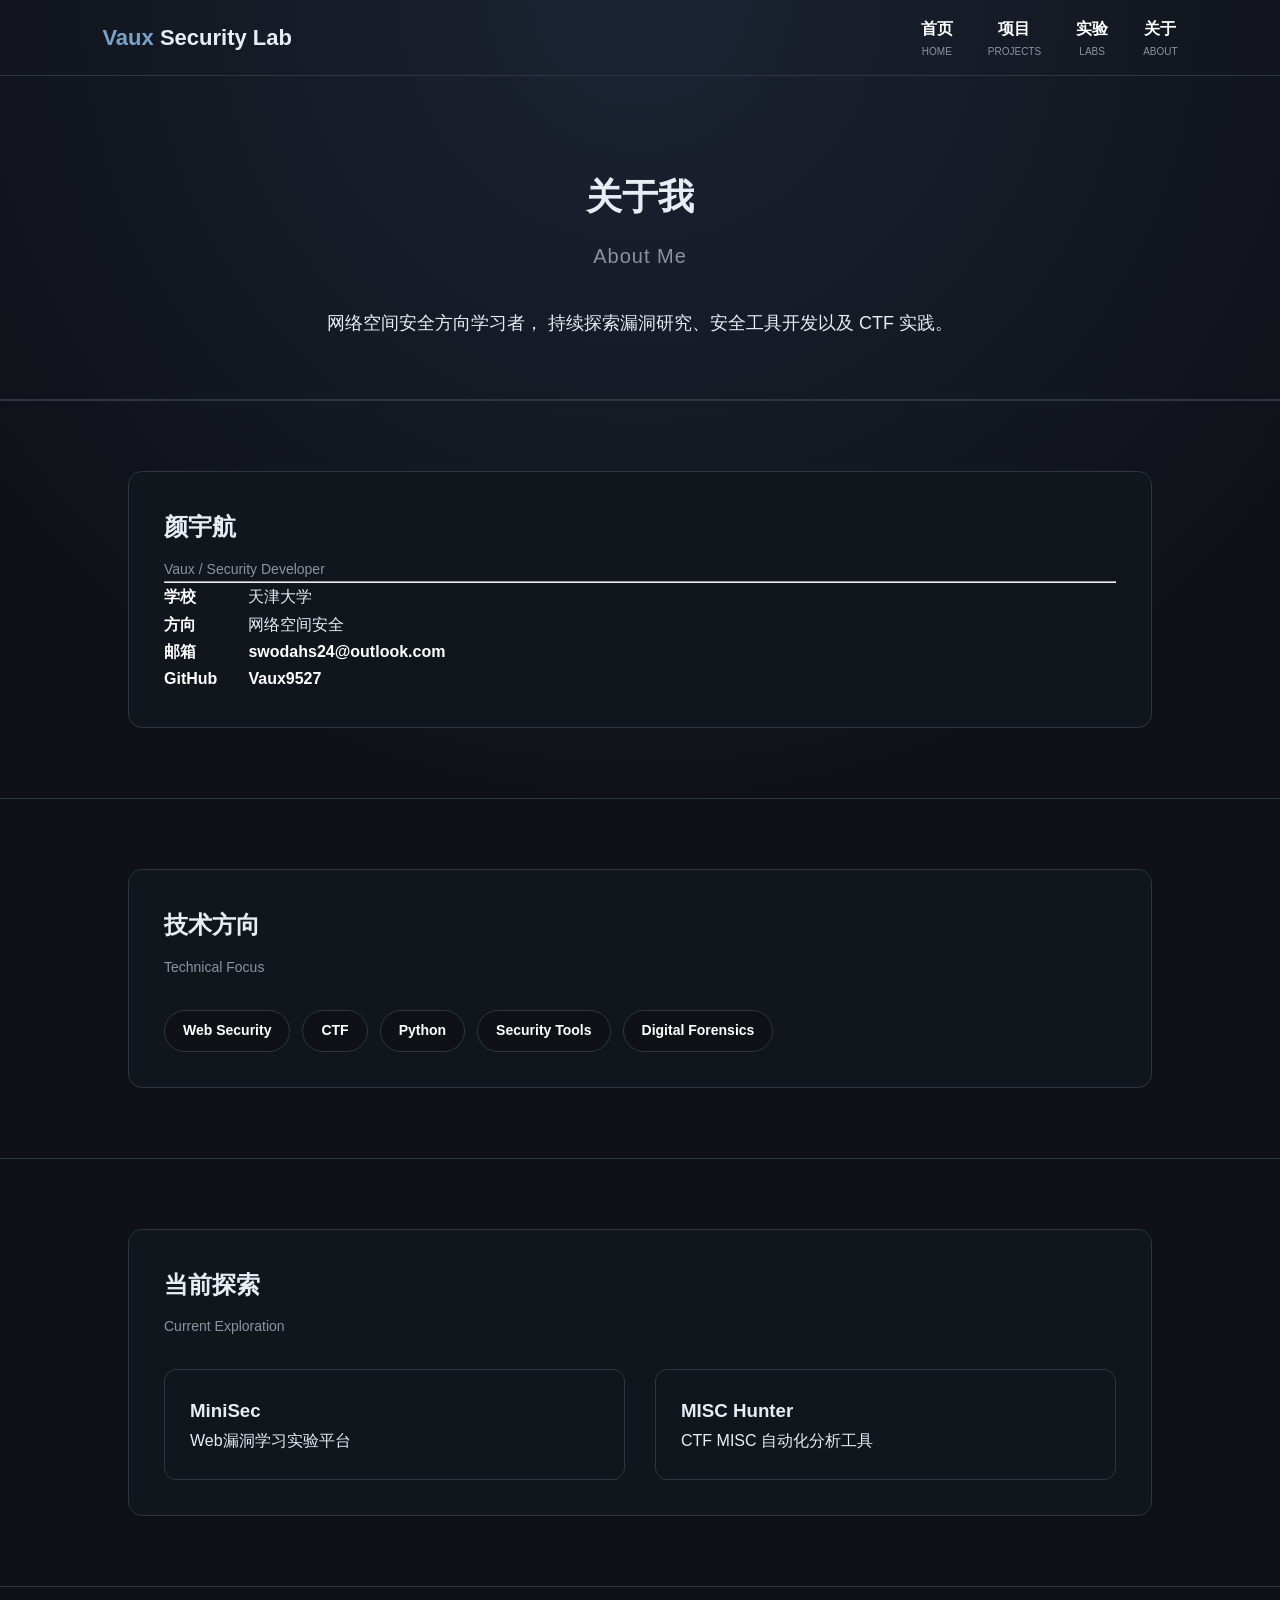
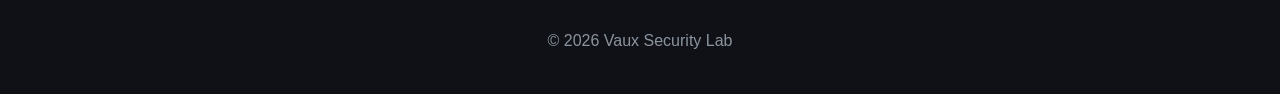
==== about.html @ ace8e16a "finish" ====
<!DOCTYPE html>
<html lang="zh-CN">


<head>


<meta charset="UTF-8">


<meta name="viewport" content="width=device-width, initial-scale=1.0">


<title>
About | Vaux Security Lab
</title>


<link rel="stylesheet" href="css/style.css">


</head>



<body>



<header class="navbar">


<div class="logo">

<span>
Vaux
</span>

Security Lab

</div>



<nav>


<a href="index.html">

首页

<small>
HOME
</small>

</a>



<a href="projects.html">

项目

<small>
PROJECTS
</small>

</a>



<a href="labs.html">

实验

<small>
LABS
</small>

</a>



<a href="about.html">

关于

<small>
ABOUT
</small>

</a>



</nav>


</header>







<main>



<section class="page-header">


<h1>

关于我

</h1>


<p class="english">

About Me

</p>



<p class="description">

网络空间安全方向学习者，
持续探索漏洞研究、安全工具开发以及 CTF 实践。

</p>


</section>








<section class="about-section">



<div class="about-box">



<h2>

颜宇航

</h2>



<p class="english-small">

Vaux / Security Developer

</p>




<hr>





<div class="info">


<p>

<strong>
学校
</strong>

天津大学

</p>



<p>

<strong>
方向
</strong>

网络空间安全

</p>



<p>

<strong>
邮箱
</strong>


<a href="mailto:swodahs24@outlook.com">

swodahs24@outlook.com

</a>


</p>



<p>

<strong>
GitHub
</strong>


<a href="https://github.com/Vaux9527"
target="_blank">

Vaux9527

</a>


</p>


</div>



</div>



</section>









<section class="about-section">



<div class="about-box">


<h2>

技术方向

</h2>


<p class="english-small">

Technical Focus

</p>




<div class="tech">


<span>
Web Security
</span>


<span>
CTF
</span>


<span>
Python
</span>


<span>
Security Tools
</span>


<span>
Digital Forensics
</span>


</div>



</div>


</section>









<section class="about-section">



<div class="about-box">


<h2>

当前探索

</h2>


<p class="english-small">

Current Exploration

</p>




<div class="exploration">


<div>

<h3>

MiniSec

</h3>


<p>

Web漏洞学习实验平台

</p>

</div>





<div>

<h3>

MISC Hunter

</h3>


<p>

CTF MISC 自动化分析工具

</p>

</div>



</div>



</div>



</section>





</main>





<footer>

© 2026 Vaux Security Lab

</footer>




<script src="js/main.js"></script>



</body>


</html>
---- css/style.css ----
* {

    margin: 0;

    padding: 0;

    box-sizing: border-box;

}


body {

    background:

    radial-gradient(
        circle at top,
        #1b2333 0%,
        #0f1117 45%
    );


    color:#e6edf3;


    font-family:

    "Microsoft YaHei",
    "Segoe UI",
    Arial,
    sans-serif;


    line-height:1.7;

}





/* =====================
   Navigation
===================== */


.navbar {

    height:76px;

    display:flex;

    justify-content:space-between;

    align-items:center;

    padding:0 8%;

    border-bottom:1px solid #30363d;

}



.logo {

    font-size:22px;

    font-weight:700;

}



.logo span {

    color:#7aa2c9;

}





nav {

    display:flex;

    gap:35px;

}



nav a {

    color:#ffffff;

    font-weight:700;

    text-decoration:none;

    display:flex;

    flex-direction:column;

    align-items:center;

    transition:.25s;

}



nav small {

    font-size:10px;

    color:#8b949e;

    font-weight:400;

}



nav a:hover {

    transform:translateY(-2px);

}







/* =====================
   Hero
===================== */


.hero {

    min-height:75vh;

    display:flex;

    flex-direction:column;

    justify-content:center;

    align-items:center;

    text-align:center;

}



.hero h1 {

    font-size:52px;

    letter-spacing:2px;

}



.english {


    margin-top:12px;


    color:#8b949e;


    font-size:20px;


    letter-spacing:1px;


}



.description {

    margin-top:35px;

    max-width:650px;

    font-size:18px;

}



.english-small {

    color:#8b949e;

    font-size:14px;

    margin-top:10px;

}





/* =====================
   Buttons
===================== */


.buttons {

    margin-top:45px;

}



.buttons a {

    display:inline-flex;

    padding:12px 32px;

    margin:0 10px;

    border:1px solid #30363d;

    border-radius:999px;

    color:#ffffff;

    font-weight:700;

    text-decoration:none;

    transition:.25s;

}



.buttons a:hover {

    border-color:#ffffff;

    transform:translateY(-3px);

}







/* =====================
   Sections
===================== */


.featured,

.skills,

.project-detail,

.about-section {

    padding:70px 10%;

    border-top:1px solid #30363d;

}



.featured h2,

.skills h2,

.page-header h1 {

    font-size:36px;

}

.page-header {


    padding:

    90px 10% 60px;


    text-align:center;


    border-bottom:

    1px solid #30363d;


}




.page-header .description {


    margin-left:auto;


    margin-right:auto;


}




/* =====================
   Cards
===================== */


.project,

.skill-list div,

.project-box,

.about-box {

    border:1px solid #30363d;

    border-radius:14px;

    background:#11151c;

    padding:35px;

    transition:.25s;

}



.project:hover,

.skill-list div:hover,

.project-box:hover,

.about-box:hover {

    border-color:#ffffff;

    transform:translateY(-5px);

}







.project-list,

.skill-list {

    display:flex;

    gap:30px;

    margin-top:40px;

}





.project {

    flex:1;

}







/* =====================
   Tech Tags 胶囊
===================== */


.tech {

    display:flex;

    flex-wrap:wrap;

    gap:12px;

    margin-top:30px;

}



.tech span {

    display:inline-flex;

    padding:8px 18px;

    border-radius:999px;

    border:1px solid #30363d;

    background:#0f1117;

    color:#ffffff;

    font-weight:700;

    font-size:14px;

    transition:.25s;

}



.tech span:hover {

    border-color:#ffffff;

    transform:translateY(-2px);

}







/* =====================
   Project Meta
===================== */


.project-meta {

    margin-top:35px;

    display:flex;

    justify-content:space-between;

    align-items:center;

}



.project-meta div {

    color:#8b949e;

    font-size:14px;

}



.project-meta strong {

    display:block;

    color:#ffffff;

    font-weight:700;

}



.project-meta a {

    display:inline-flex;

    padding:8px 20px;

    border-radius:999px;

    border:1px solid #30363d;

    color:#ffffff;

    font-weight:700;

    text-decoration:none;

    transition:.25s;

}



.project-meta a:hover {

    border-color:#ffffff;

}







/* =====================
   Version Cards
===================== */


.version-list {

    display:flex;

    gap:20px;

    margin-top:30px;

}



.version-card {

    flex:1;

    padding:25px;

    border:1px solid #30363d;

    border-radius:12px;

    background:#11151c;

}



.version-card h4 {

    font-size:26px;

}



.version-card span {

    display:inline-flex;

    margin-top:15px;

    padding:5px 14px;

    border-radius:999px;

    border:1px solid #30363d;

    color:#ffffff;

    font-weight:700;

}



.version-card a {

    display:block;

    margin-top:20px;

    color:#ffffff;

    font-weight:700;

    text-decoration:none;

}





/* =====================
   About Links
===================== */


.info a {

    color:#ffffff;

    font-weight:700;

    text-decoration:none;

}



.info a:hover {

    text-decoration:underline;

}







.info strong {

    display:inline-block;

    width:80px;

    color:#ffffff;

}





.exploration {

    display:flex;

    gap:30px;

    margin-top:30px;

}



.exploration div {

    flex:1;

    padding:25px;

    border:1px solid #30363d;

    border-radius:12px;

}







/* =====================
   Footer
===================== */


footer {

    text-align:center;

    padding:40px;

    color:#8b949e;

    border-top:1px solid #30363d;

}







/* =====================
   Mobile
===================== */


@media(max-width:800px){


.navbar {

    padding:0 5%;

}


nav {

    gap:15px;

}


.hero h1 {


    font-size:52px;


    letter-spacing:3px;


    font-weight:800;


}


.project-list,

.skill-list,

.version-list,

.exploration {

    flex-direction:column;

}


}
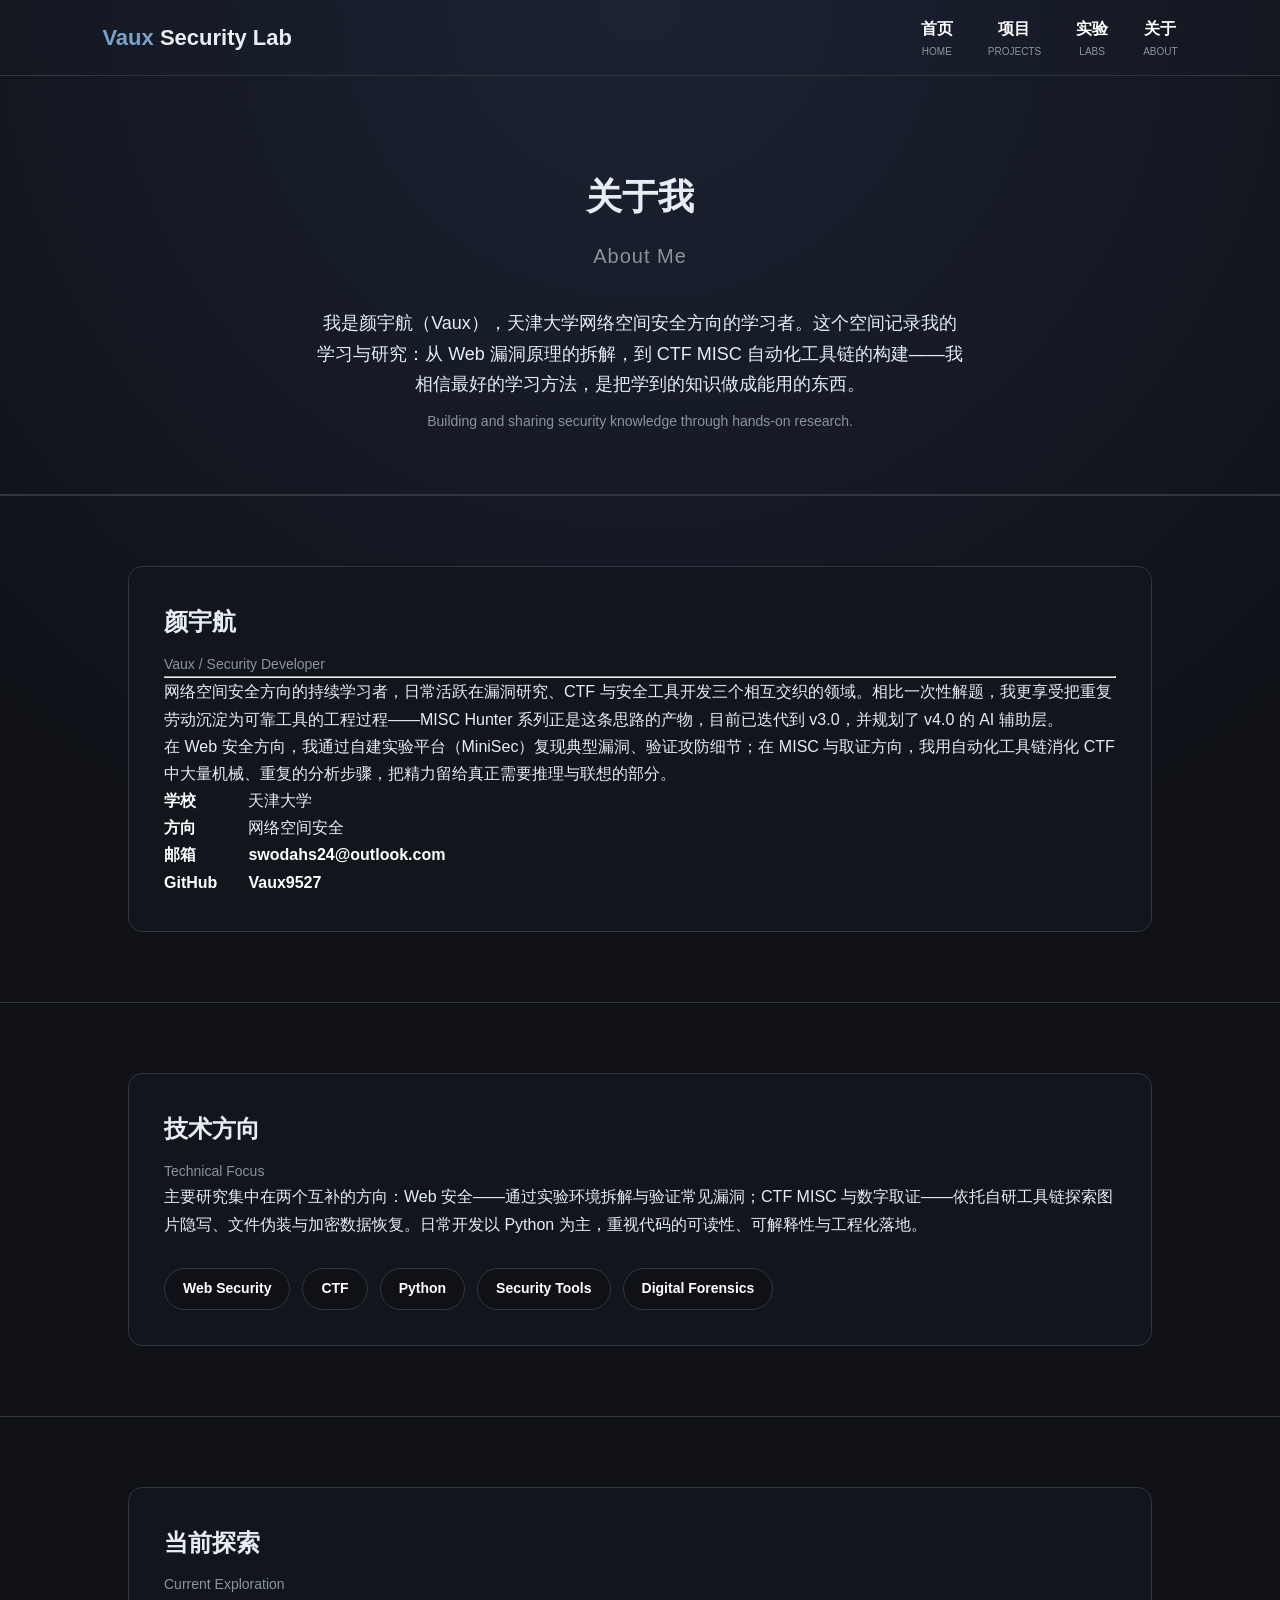
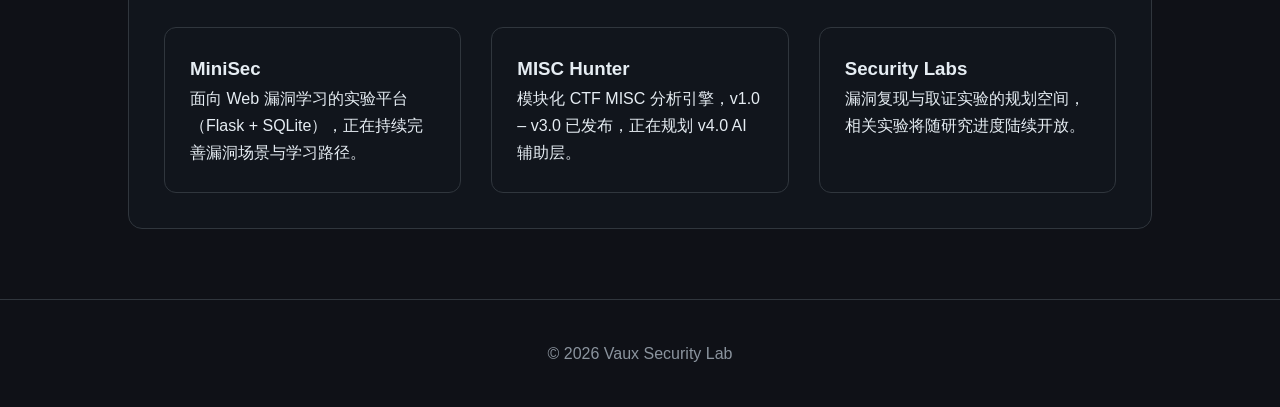
==== commit 5e654f75: "Revise about.html with updated author and project details Updated the content and structure of the a" ====
--- a/about.html
+++ b/about.html
@@ -1,428 +1,160 @@
 <!DOCTYPE html>
 <html lang="zh-CN">
 
-
 <head>
-
 
 <meta charset="UTF-8">
 
-
 <meta name="viewport" content="width=device-width, initial-scale=1.0">
 
-
-<title>
-About | Vaux Security Lab
-</title>
-
+<title>About | Vaux Security Lab</title>
 
 <link rel="stylesheet" href="css/style.css">
 
-
 </head>
-
-
 
 <body>
 
-
-
 <header class="navbar">
-
 
 <div class="logo">
 
-<span>
-Vaux
-</span>
-
-Security Lab
+<span>Vaux</span> Security Lab
 
 </div>
 
-
-
 <nav>
 
+<a href="index.html">首页<small>HOME</small></a>
 
-<a href="index.html">
+<a href="projects.html">项目<small>PROJECTS</small></a>
 
-首页
+<a href="labs.html">实验<small>LABS</small></a>
 
-<small>
-HOME
-</small>
-
-</a>
-
-
-
-<a href="projects.html">
-
-项目
-
-<small>
-PROJECTS
-</small>
-
-</a>
-
-
-
-<a href="labs.html">
-
-实验
-
-<small>
-LABS
-</small>
-
-</a>
-
-
-
-<a href="about.html">
-
-关于
-
-<small>
-ABOUT
-</small>
-
-</a>
-
-
+<a href="about.html">关于<small>ABOUT</small></a>
 
 </nav>
 
-
 </header>
-
-
-
-
-
-
 
 <main>
 
-
-
 <section class="page-header">
 
+<h1>关于我</h1>
 
-<h1>
+<p class="english">About Me</p>
 
-关于我
+<p class="description">我是颜宇航（Vaux），天津大学网络空间安全方向的学习者。这个空间记录我的学习与研究：从 Web 漏洞原理的拆解，到 CTF MISC 自动化工具链的构建——我相信最好的学习方法，是把学到的知识做成能用的东西。</p>
 
-</h1>
-
-
-<p class="english">
-
-About Me
-
-</p>
-
-
-
-<p class="description">
-
-网络空间安全方向学习者，
-持续探索漏洞研究、安全工具开发以及 CTF 实践。
-
-</p>
-
+<p class="english-small">Building and sharing security knowledge through hands-on research.</p>
 
 </section>
 
+<section class="about-section">
 
+<div class="about-box">
 
+<h2>颜宇航</h2>
 
+<p class="english-small">Vaux / Security Developer</p>
 
+<hr>
 
+<p>网络空间安全方向的持续学习者，日常活跃在漏洞研究、CTF 与安全工具开发三个相互交织的领域。相比一次性解题，我更享受把重复劳动沉淀为可靠工具的工程过程——MISC Hunter 系列正是这条思路的产物，目前已迭代到 v3.0，并规划了 v4.0 的 AI 辅助层。</p>
 
+<p>在 Web 安全方向，我通过自建实验平台（MiniSec）复现典型漏洞、验证攻防细节；在 MISC 与取证方向，我用自动化工具链消化 CTF 中大量机械、重复的分析步骤，把精力留给真正需要推理与联想的部分。</p>
+
+<div class="info">
+
+<p><strong>学校</strong> 天津大学</p>
+
+<p><strong>方向</strong> 网络空间安全</p>
+
+<p><strong>邮箱</strong> <a href="mailto:swodahs24@outlook.com">swodahs24@outlook.com</a></p>
+
+<p><strong>GitHub</strong> <a href="https://github.com/Vaux9527" target="_blank">Vaux9527</a></p>
+
+</div>
+
+</div>
+
+</section>
 
 <section class="about-section">
 
+<div class="about-box">
 
+<h2>技术方向</h2>
+
+<p class="english-small">Technical Focus</p>
+
+<p>主要研究集中在两个互补的方向：Web 安全——通过实验环境拆解与验证常见漏洞；CTF MISC 与数字取证——依托自研工具链探索图片隐写、文件伪装与加密数据恢复。日常开发以 Python 为主，重视代码的可读性、可解释性与工程化落地。</p>
+
+<div class="tech">
+
+<span>Web Security</span>
+
+<span>CTF</span>
+
+<span>Python</span>
+
+<span>Security Tools</span>
+
+<span>Digital Forensics</span>
+
+</div>
+
+</div>
+
+</section>
+
+<section class="about-section">
 
 <div class="about-box">
 
+<h2>当前探索</h2>
 
+<p class="english-small">Current Exploration</p>
 
-<h2>
+<div class="exploration">
 
-颜宇航
+<div>
 
-</h2>
+<h3>MiniSec</h3>
 
-
-
-<p class="english-small">
-
-Vaux / Security Developer
-
-</p>
-
-
-
-
-<hr>
-
-
-
-
-
-<div class="info">
-
-
-<p>
-
-<strong>
-学校
-</strong>
-
-天津大学
-
-</p>
-
-
-
-<p>
-
-<strong>
-方向
-</strong>
-
-网络空间安全
-
-</p>
-
-
-
-<p>
-
-<strong>
-邮箱
-</strong>
-
-
-<a href="mailto:swodahs24@outlook.com">
-
-swodahs24@outlook.com
-
-</a>
-
-
-</p>
-
-
-
-<p>
-
-<strong>
-GitHub
-</strong>
-
-
-<a href="https://github.com/Vaux9527"
-target="_blank">
-
-Vaux9527
-
-</a>
-
-
-</p>
-
+<p>面向 Web 漏洞学习的实验平台（Flask + SQLite），正在持续完善漏洞场景与学习路径。</p>
 
 </div>
 
+<div>
 
+<h3>MISC Hunter</h3>
+
+<p>模块化 CTF MISC 分析引擎，v1.0 – v3.0 已发布，正在规划 v4.0 AI 辅助层。</p>
 
 </div>
 
+<div>
 
+<h3>Security Labs</h3>
+
+<p>漏洞复现与取证实验的规划空间，相关实验将随研究进度陆续开放。</p>
+
+</div>
+
+</div>
+
+</div>
 
 </section>
 
-
-
-
-
-
-
-
-
-<section class="about-section">
-
-
-
-<div class="about-box">
-
-
-<h2>
-
-技术方向
-
-</h2>
-
-
-<p class="english-small">
-
-Technical Focus
-
-</p>
-
-
-
-
-<div class="tech">
-
-
-<span>
-Web Security
-</span>
-
-
-<span>
-CTF
-</span>
-
-
-<span>
-Python
-</span>
-
-
-<span>
-Security Tools
-</span>
-
-
-<span>
-Digital Forensics
-</span>
-
-
-</div>
-
-
-
-</div>
-
-
-</section>
-
-
-
-
-
-
-
-
-
-<section class="about-section">
-
-
-
-<div class="about-box">
-
-
-<h2>
-
-当前探索
-
-</h2>
-
-
-<p class="english-small">
-
-Current Exploration
-
-</p>
-
-
-
-
-<div class="exploration">
-
-
-<div>
-
-<h3>
-
-MiniSec
-
-</h3>
-
-
-<p>
-
-Web漏洞学习实验平台
-
-</p>
-
-</div>
-
-
-
-
-
-<div>
-
-<h3>
-
-MISC Hunter
-
-</h3>
-
-
-<p>
-
-CTF MISC 自动化分析工具
-
-</p>
-
-</div>
-
-
-
-</div>
-
-
-
-</div>
-
-
-
-</section>
-
-
-
-
-
 </main>
 
-
-
-
-
-<footer>
-
-© 2026 Vaux Security Lab
-
-</footer>
-
-
-
+<footer>© 2026 Vaux Security Lab</footer>
 
 <script src="js/main.js"></script>
 
-
-
 </body>
 
-
-</html>+</html>
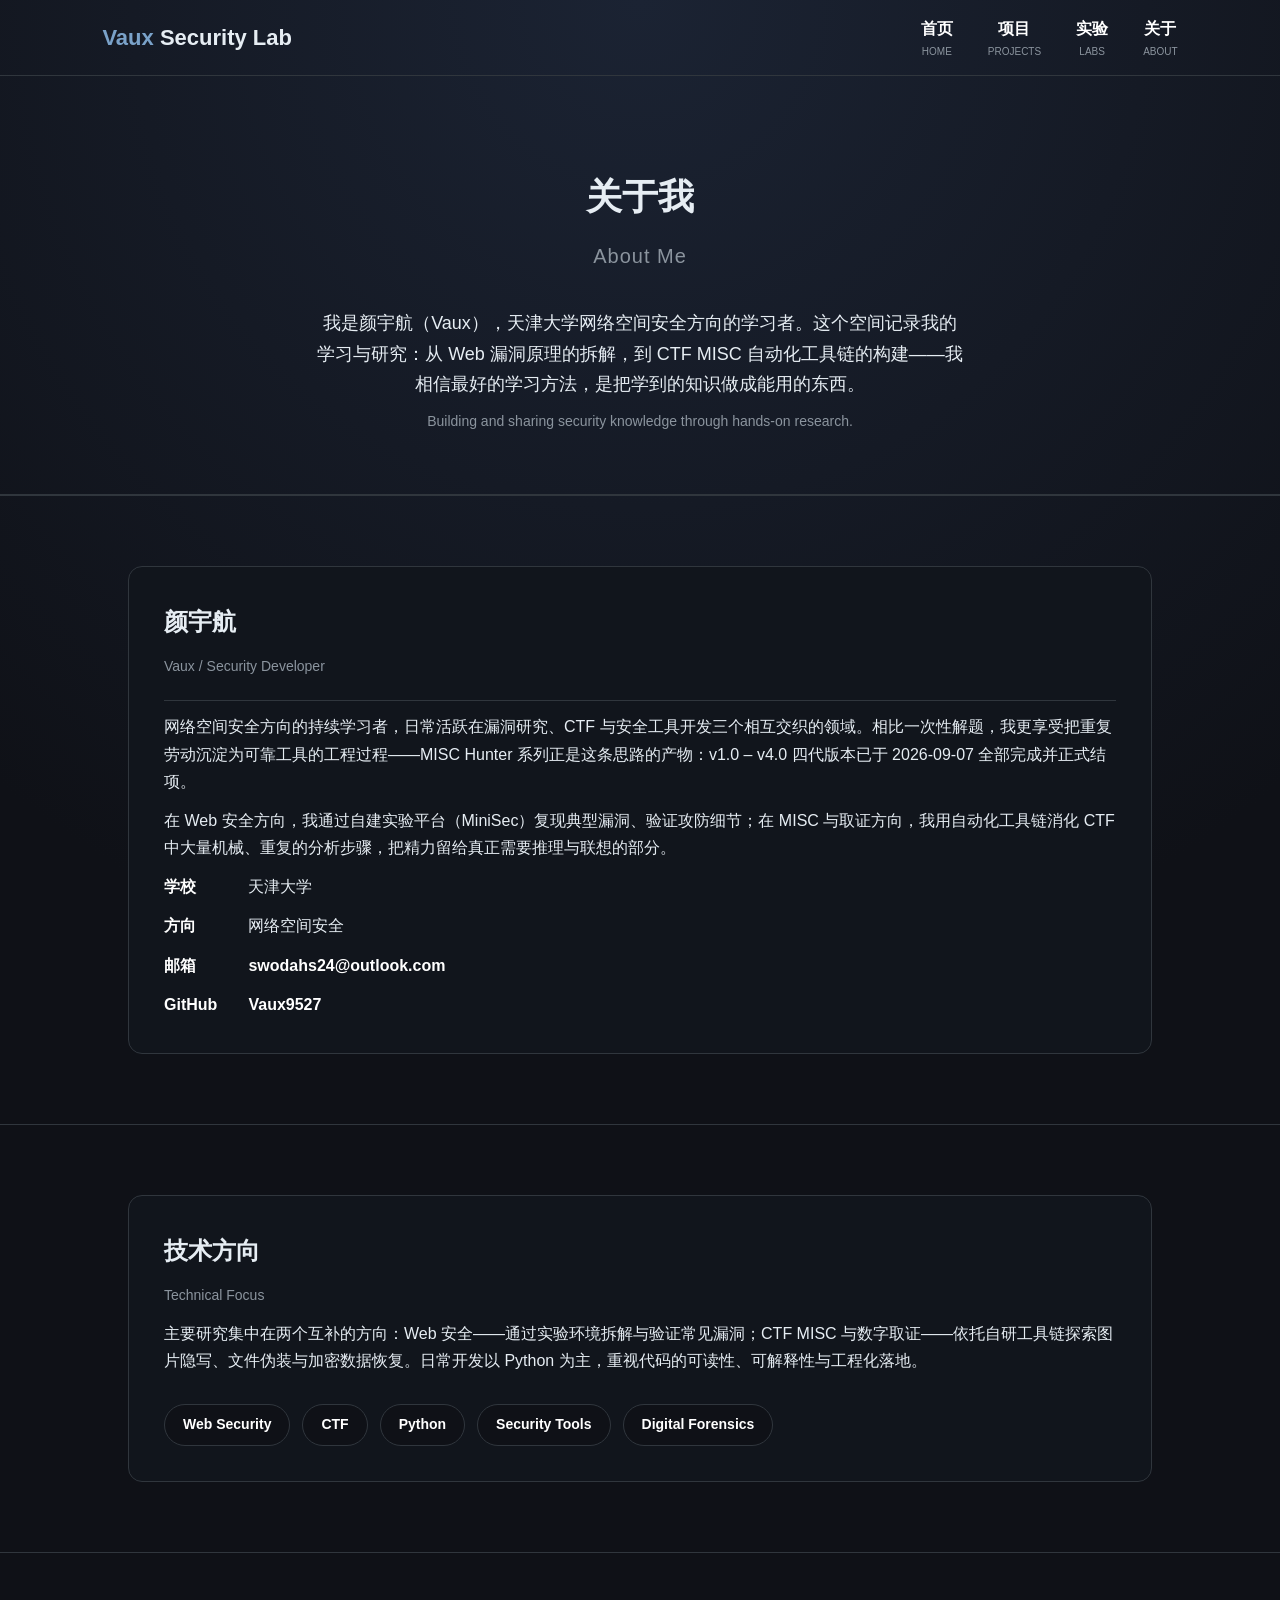
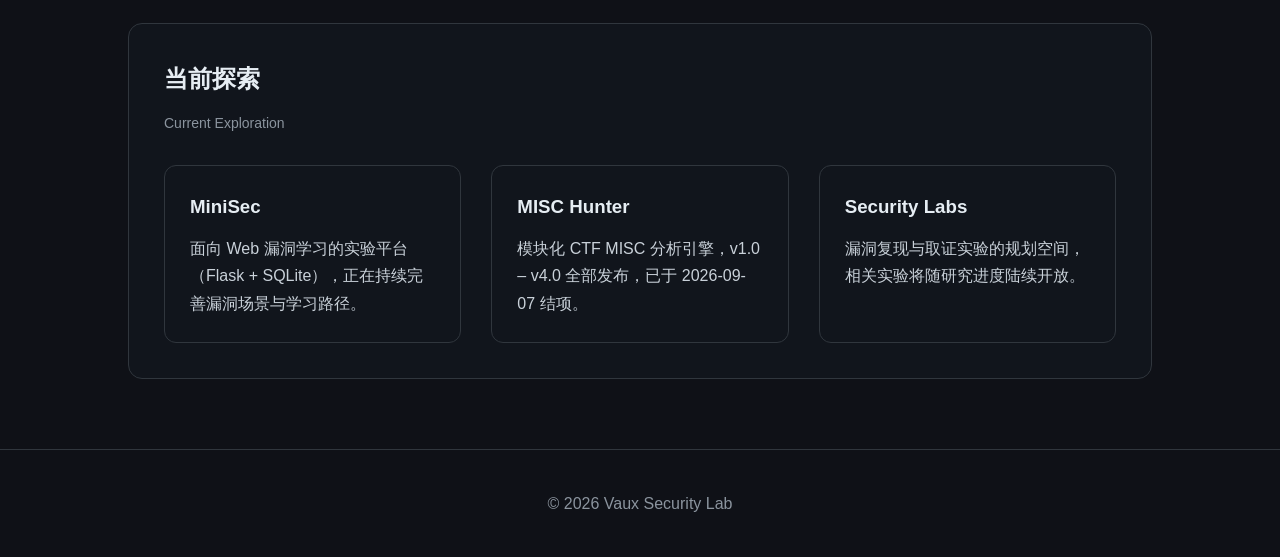
==== commit dab9d9bd: "Revise content and structure of about.html Updated the content and structure of the about.html page," ====
--- a/about.html
+++ b/about.html
@@ -61,7 +61,7 @@
 
 <hr>
 
-<p>网络空间安全方向的持续学习者，日常活跃在漏洞研究、CTF 与安全工具开发三个相互交织的领域。相比一次性解题，我更享受把重复劳动沉淀为可靠工具的工程过程——MISC Hunter 系列正是这条思路的产物，目前已迭代到 v3.0，并规划了 v4.0 的 AI 辅助层。</p>
+<p>网络空间安全方向的持续学习者，日常活跃在漏洞研究、CTF 与安全工具开发三个相互交织的领域。相比一次性解题，我更享受把重复劳动沉淀为可靠工具的工程过程——MISC Hunter 系列正是这条思路的产物：v1.0 – v4.0 四代版本已于 2026-09-07 全部完成并正式结项。</p>
 
 <p>在 Web 安全方向，我通过自建实验平台（MiniSec）复现典型漏洞、验证攻防细节；在 MISC 与取证方向，我用自动化工具链消化 CTF 中大量机械、重复的分析步骤，把精力留给真正需要推理与联想的部分。</p>
 
@@ -131,7 +131,7 @@
 
 <h3>MISC Hunter</h3>
 
-<p>模块化 CTF MISC 分析引擎，v1.0 – v3.0 已发布，正在规划 v4.0 AI 辅助层。</p>
+<p>模块化 CTF MISC 分析引擎，v1.0 – v4.0 全部发布，已于 2026-09-07 结项。</p>
 
 </div>
 
--- a/css/style.css
+++ b/css/style.css
@@ -714,6 +714,153 @@
 
 
 /* =====================
+   Typography & Content Extras
+===================== */
+
+.project-box p,
+.about-box p,
+.project p,
+.skill-list div p,
+.exploration p {
+
+    margin-top:12px;
+
+}
+
+
+
+.project-box h2,
+.about-box h2 {
+
+    margin-bottom:6px;
+
+}
+
+
+
+.project-box h3,
+.about-box h3 {
+
+    margin-top:36px;
+
+}
+
+
+
+.project h3,
+.exploration h3,
+.skill-list div h3 {
+
+    margin-top:0;
+
+}
+
+
+
+.skill-list div h3 {
+
+    font-size:19px;
+
+}
+
+
+
+.skill-list div span {
+
+    display:block;
+
+    margin-top:4px;
+
+    color:#8b949e;
+
+    font-size:13px;
+
+}
+
+
+
+.exploration div p {
+
+    color:#c9d1d9;
+
+}
+
+
+
+.project-subtitle {
+
+    color:#c9d1d9;
+
+    font-size:16px;
+
+    font-weight:700;
+
+}
+
+
+
+.project-box hr,
+.about-box hr {
+
+    border:none;
+
+    border-top:1px solid #30363d;
+
+    margin:22px 0 12px;
+
+}
+
+
+
+.project-box ul,
+.about-box ul {
+
+    margin:14px 0 0 20px;
+
+    padding:0;
+
+}
+
+
+
+.project-box li,
+.about-box li {
+
+    margin:8px 0;
+
+}
+
+
+
+.version-card p {
+
+    margin-top:8px;
+
+    font-size:14px;
+
+    color:#c9d1d9;
+
+    line-height:1.65;
+
+}
+
+
+
+.version-card span.released {
+
+    border-color:#2ea043;
+
+    color:#3fb950;
+
+    background:rgba(46,160,67,.12);
+
+}
+
+
+
+
+
+/* =====================
    Mobile
 ===================== */
 
@@ -763,4 +910,4 @@
 }
 
 
-}+}
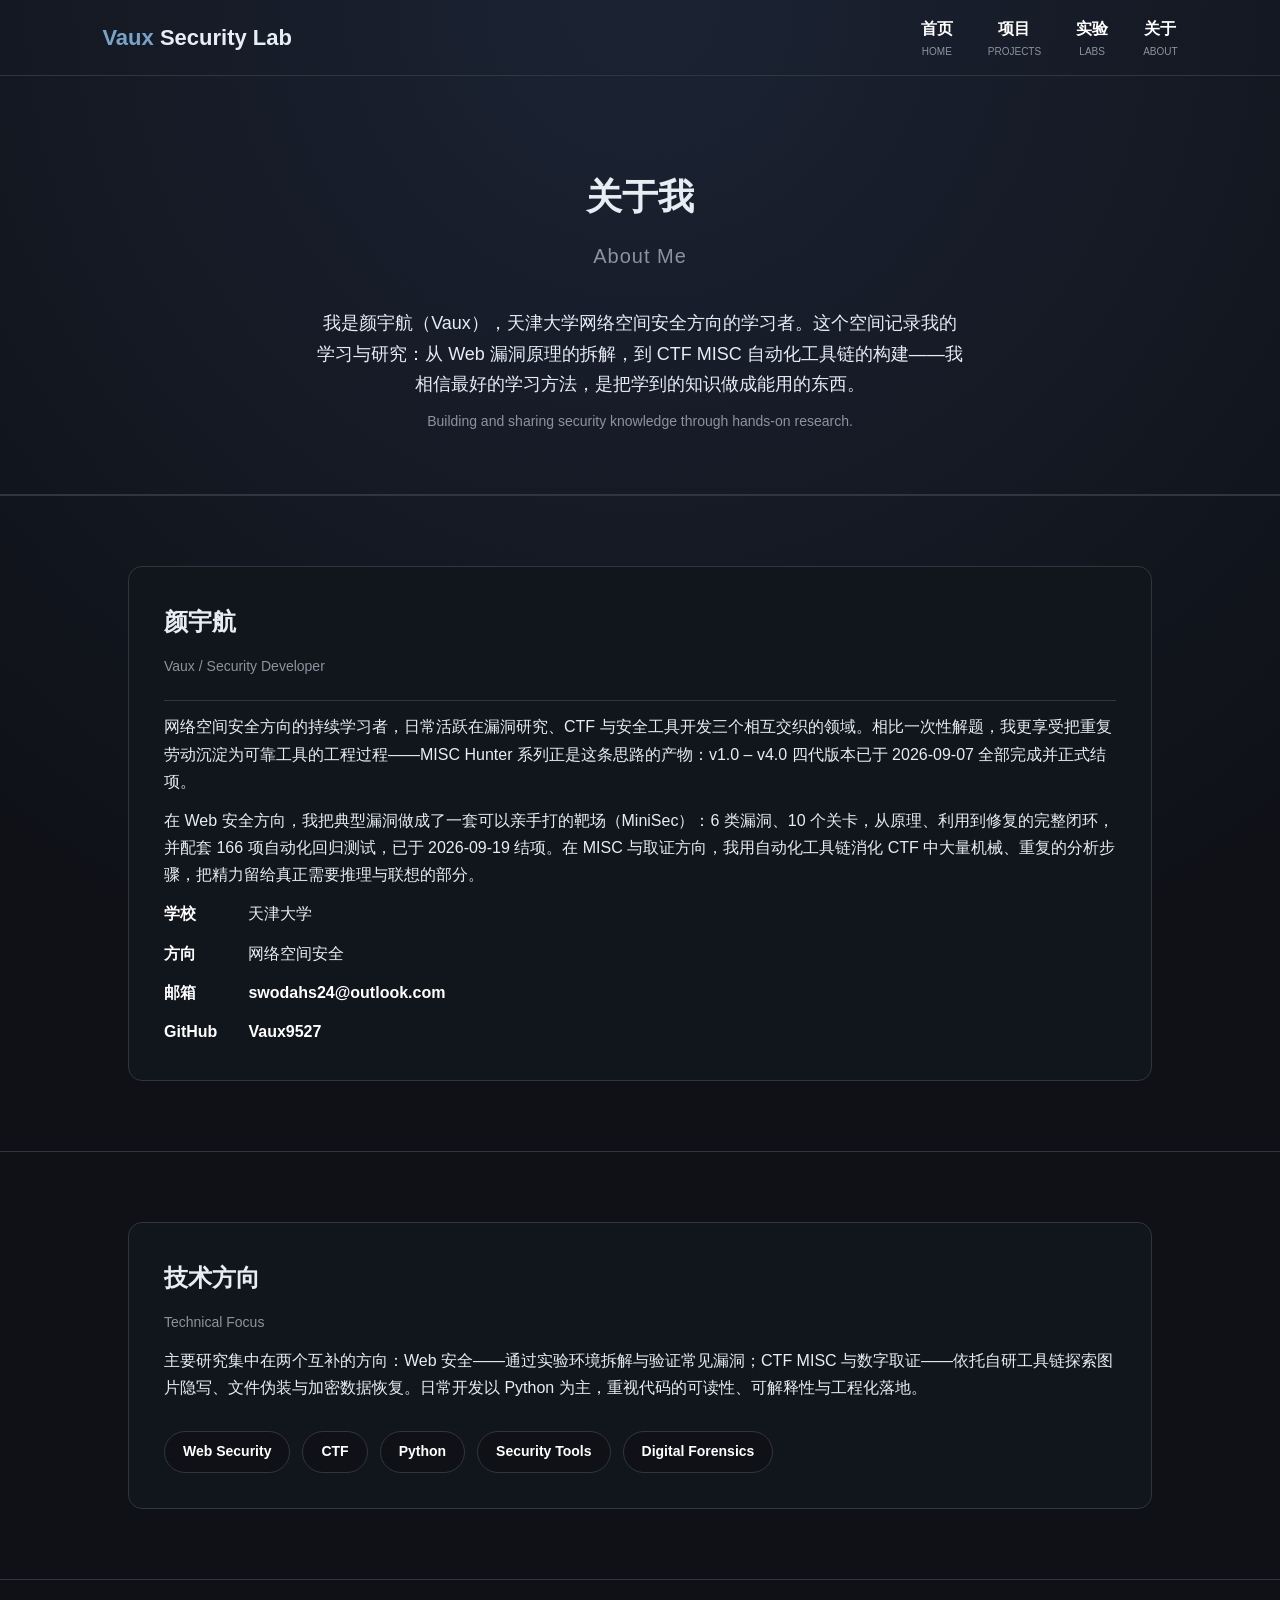
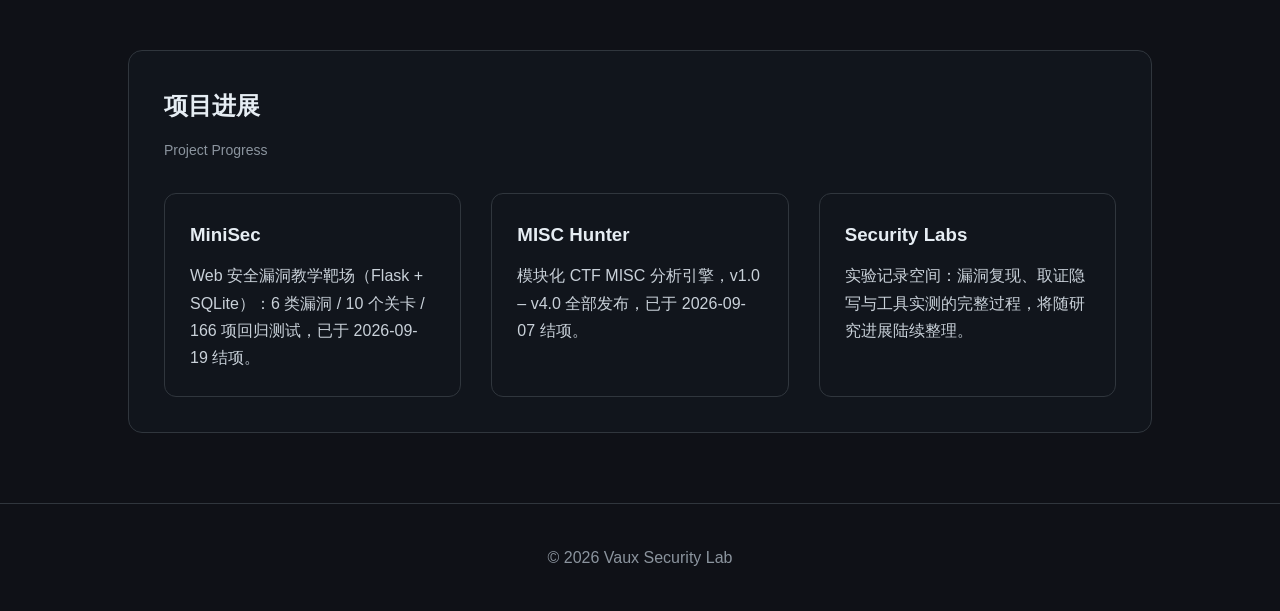
==== commit 0bb11c9f: "Revise about.html with updated project details Updated content in the about.html file to reflect new" ====
--- a/about.html
+++ b/about.html
@@ -63,7 +63,7 @@
 
 <p>网络空间安全方向的持续学习者，日常活跃在漏洞研究、CTF 与安全工具开发三个相互交织的领域。相比一次性解题，我更享受把重复劳动沉淀为可靠工具的工程过程——MISC Hunter 系列正是这条思路的产物：v1.0 – v4.0 四代版本已于 2026-09-07 全部完成并正式结项。</p>
 
-<p>在 Web 安全方向，我通过自建实验平台（MiniSec）复现典型漏洞、验证攻防细节；在 MISC 与取证方向，我用自动化工具链消化 CTF 中大量机械、重复的分析步骤，把精力留给真正需要推理与联想的部分。</p>
+<p>在 Web 安全方向，我把典型漏洞做成了一套可以亲手打的靶场（MiniSec）：6 类漏洞、10 个关卡，从原理、利用到修复的完整闭环，并配套 166 项自动化回归测试，已于 2026-09-19 结项。在 MISC 与取证方向，我用自动化工具链消化 CTF 中大量机械、重复的分析步骤，把精力留给真正需要推理与联想的部分。</p>
 
 <div class="info">
 
@@ -113,9 +113,9 @@
 
 <div class="about-box">
 
-<h2>当前探索</h2>
+<h2>项目进展</h2>
 
-<p class="english-small">Current Exploration</p>
+<p class="english-small">Project Progress</p>
 
 <div class="exploration">
 
@@ -123,7 +123,7 @@
 
 <h3>MiniSec</h3>
 
-<p>面向 Web 漏洞学习的实验平台（Flask + SQLite），正在持续完善漏洞场景与学习路径。</p>
+<p>Web 安全漏洞教学靶场（Flask + SQLite）：6 类漏洞 / 10 个关卡 / 166 项回归测试，已于 2026-09-19 结项。</p>
 
 </div>
 
@@ -139,7 +139,7 @@
 
 <h3>Security Labs</h3>
 
-<p>漏洞复现与取证实验的规划空间，相关实验将随研究进度陆续开放。</p>
+<p>实验记录空间：漏洞复现、取证隐写与工具实测的完整过程，将随研究进展陆续整理。</p>
 
 </div>
 
--- a/css/style.css
+++ b/css/style.css
@@ -860,6 +860,90 @@
 
 
 
+.conclude {
+
+    display:flex;
+
+    flex-wrap:wrap;
+
+    justify-content:space-between;
+
+    align-items:center;
+
+    gap:6px 20px;
+
+    margin-bottom:22px;
+
+    padding:10px 18px;
+
+    border:1px solid #2ea043;
+
+    border-radius:10px;
+
+    background:rgba(46,160,67,.1);
+
+    font-weight:700;
+
+}
+
+
+
+.conclude .cn {
+
+    color:#3fb950;
+
+}
+
+
+
+.conclude .en {
+
+    color:#8b949e;
+
+    font-weight:400;
+
+    font-size:13px;
+
+}
+
+
+
+.project-action {
+
+    display:inline-flex;
+
+    margin-top:22px;
+
+    padding:8px 20px;
+
+    border-radius:999px;
+
+    border:1px solid #30363d;
+
+    color:#ffffff;
+
+    font-weight:700;
+
+    text-decoration:none;
+
+    transition:.25s;
+
+}
+
+
+
+.project-action:hover {
+
+    border-color:#ffffff;
+
+    transform:translateY(-2px);
+
+}
+
+
+
+
+
 /* =====================
    Mobile
 ===================== */
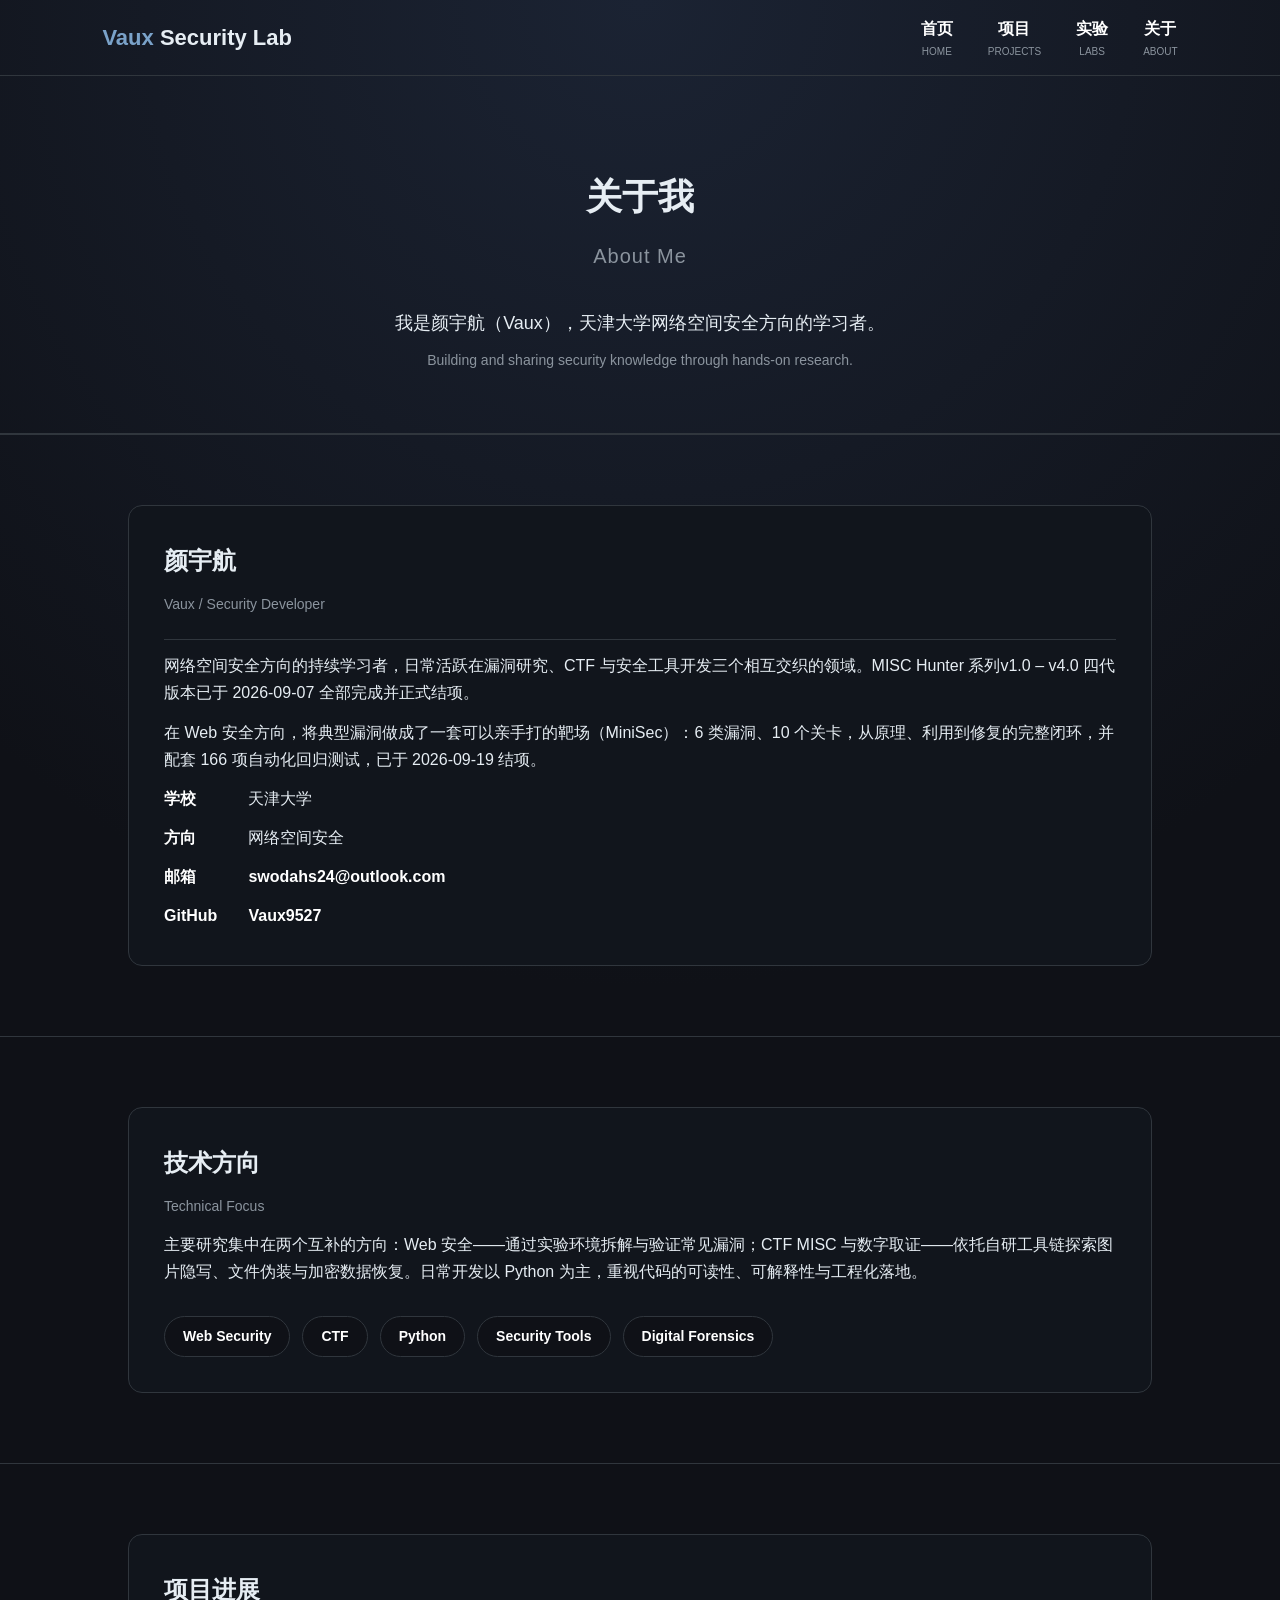
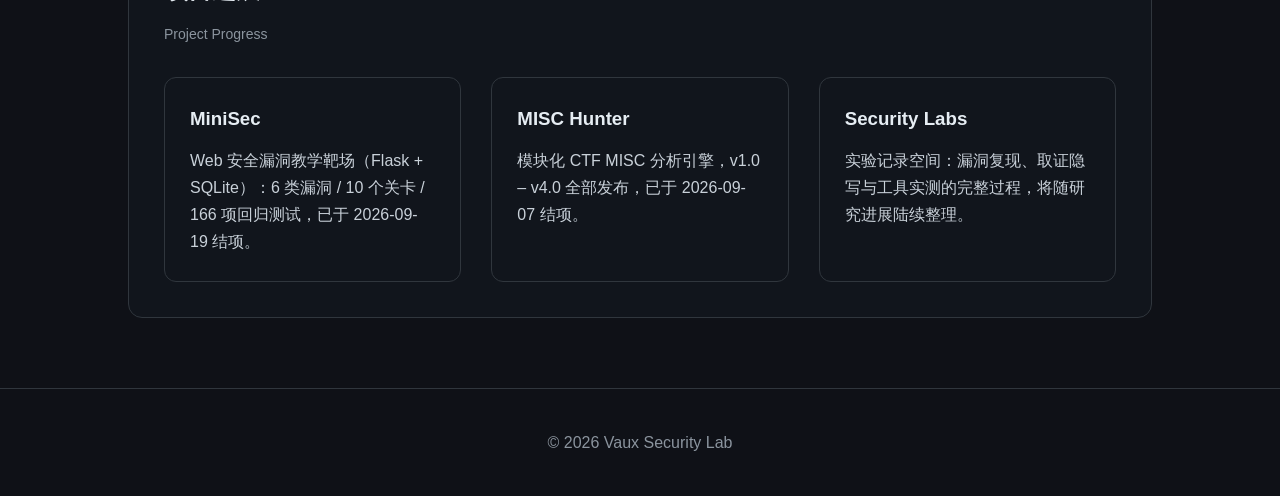
==== commit c2e4a0b1: "Revise content in about.html for clarity and detail Updated the content of the 'about.html' file to " ====
--- a/about.html
+++ b/about.html
@@ -45,7 +45,7 @@
 
 <p class="english">About Me</p>
 
-<p class="description">我是颜宇航（Vaux），天津大学网络空间安全方向的学习者。这个空间记录我的学习与研究：从 Web 漏洞原理的拆解，到 CTF MISC 自动化工具链的构建——我相信最好的学习方法，是把学到的知识做成能用的东西。</p>
+<p class="description">我是颜宇航（Vaux），天津大学网络空间安全方向的学习者。</p>
 
 <p class="english-small">Building and sharing security knowledge through hands-on research.</p>
 
@@ -61,9 +61,9 @@
 
 <hr>
 
-<p>网络空间安全方向的持续学习者，日常活跃在漏洞研究、CTF 与安全工具开发三个相互交织的领域。相比一次性解题，我更享受把重复劳动沉淀为可靠工具的工程过程——MISC Hunter 系列正是这条思路的产物：v1.0 – v4.0 四代版本已于 2026-09-07 全部完成并正式结项。</p>
+<p>网络空间安全方向的持续学习者，日常活跃在漏洞研究、CTF 与安全工具开发三个相互交织的领域。MISC Hunter 系列v1.0 – v4.0 四代版本已于 2026-09-07 全部完成并正式结项。</p>
 
-<p>在 Web 安全方向，我把典型漏洞做成了一套可以亲手打的靶场（MiniSec）：6 类漏洞、10 个关卡，从原理、利用到修复的完整闭环，并配套 166 项自动化回归测试，已于 2026-09-19 结项。在 MISC 与取证方向，我用自动化工具链消化 CTF 中大量机械、重复的分析步骤，把精力留给真正需要推理与联想的部分。</p>
+<p>在 Web 安全方向，将典型漏洞做成了一套可以亲手打的靶场（MiniSec）：6 类漏洞、10 个关卡，从原理、利用到修复的完整闭环，并配套 166 项自动化回归测试，已于 2026-09-19 结项。</p>
 
 <div class="info">
 
